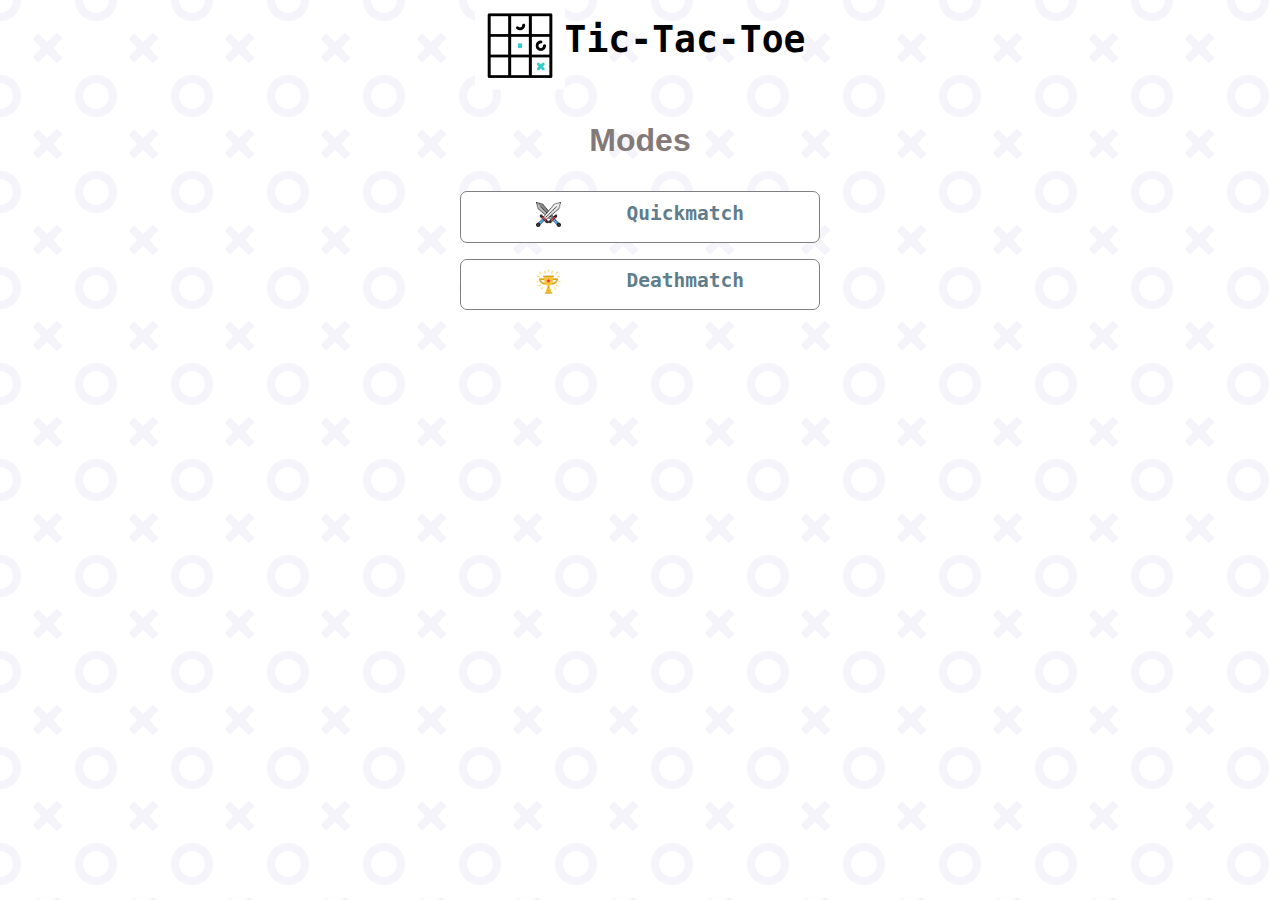
==== index.html @ 755010fd "Add files via upload" ====
<!DOCTYPE html>
<html lang="en">
    <head>
        <title>Tic Tac Toe</title>
        <meta name="viewport" content="width=device-width, initial-scale=1">
        <meta charset="UTF-8">
        <link href="css/style.css" rel="stylesheet">
    </head>
    <body class="background">
        <div id="main-menu">
            <div class="heading"><img class="icon" src="images/tic-tac-toe.gif"><h1>Tic-Tac-Toe</h1></div>
            <h1 class="subheading">Modes</h1>
            <div class="menu">
                <a href="quickmatch.html"><span><img src="images/swords.png"></span>Quickmatch</a>
                <a href="deathmatch.html"><span><img src="images/high-score.png"></span>Deathmatch</a>
            </div>
        </div>
    </body>
</html>
---- css/style.css ----
*{
    margin: 0;
    padding: 0;
    box-sizing: border-box;
}
#main{
    gap: 1px;
    display: flex;
    gap: 10px;
}
#main .scores{
    margin: 0 auto;
    display: flex;
    gap: 5px;
}
#main .scores h2{
    font-size: 1.5em;
    margin-top: 0.2em
}
#main .scores .scores-p1{
    color:rgb(255, 100, 100) ;
}
#main .scores .scores-p2{
    color:rgb(100, 100, 255) ;
}
#main .scores .scoreboard{
    width: 200px;
    padding: 0.2em;
    border: 1px solid gray;
    border-radius: 5px;
    font-family: Arial, Helvetica, sans-serif;
    font-weight: 500;
    font-size: 2em;
}
@media only screen and (max-width:960px){
    #main{
        display: flex;
        flex-direction:column;
    }
    #main .sc-one{
        order: 1;
    }
    #main .sc-two{
        order: 2;
    }
}
@media only screen and (min-width:960px){
    #main .scores .scoreboard{
        height: 50px;
    }
}
.box{
    margin:0 auto;
    width: 70vw;
    height: 70vw;
    max-width: 550px;
    max-height: 550px;
    border: 2px solid gray;
    display: flex;
    flex-wrap: wrap;
    gap:0;
    padding:2px;
    border-radius: 3px;
}
.box button{
    width: calc(100% / 3);
    height: calc(100% / 3);
    font-size: 3em;
    border: 1px solid black;
    color: black;
    background-color: white;
}
#player-indicator{
    display: flex;
    justify-content: space-between;
    padding: 1.3em;
    max-width: 700px;
    width: 97vw;
    margin: 0 auto;
}
h2{
    font-size:min(3vw,1em);
    color: gray;
    font-weight: 800;
    font-family:Arial, Helvetica, sans-serif;
}
#turn{
    margin-top: 1.5em;
    display: flex;
    gap:1em;
    color: gray;
    font-size: min(5vw,1.2em);
    font-family: 'Courier New', Courier, monospace;
    font-weight: 800;
}
#symbol{
    font-size: 1.2em;
    color: red;
}
#options{
    text-align: center;
    margin-top: 1em;
    margin-bottom: 5px;
}
#options button{
    padding: 1em;
    width: 150px;
    font-family: 'Courier New', Courier, monospace;
    font-weight: 800;
    font-size: 1em;
    cursor: pointer;
    border-radius: 5px;
}
.backdiv{
    margin-top: 2em;
    text-align: center;
}
#options button:first-of-type{
    background-color: #ffc1076e;
}
#options button:last-of-type{
    margin-left: 5px;
    background-color: #f44336a3;
}
#options a .backbtn{
    background-color: #03a9f46b;
}
.animate1{
    color: rgb(255, 100, 100) ;;
    animation-name: scal-up-down;
    animation-duration: 3s;
    animation-timing-function: linear;
    animation-iteration-count: infinite;
}
.animate2{
    color:rgb(100, 100, 255) ;
    animation-name: scal-up-down;
    animation-duration: 3s;
    animation-timing-function: linear;
    animation-iteration-count: infinite;
}
@keyframes scal-up-down {
    0% {transform: scale(100%);}
    25% {transform: scale(120%);}
    50% {transform: scale(150%);}
    75% {transform: scale(120%);}
    100% {transform: scale(100%);}
}
.overlay{
    background-color: #9e9e9e94;
    position: absolute;
    top: 0;
    width: 100vw;
    height: 100vh;
    display: none;
    overflow: hidden;
}
#windisplay{
    padding: 1em;;
    width: max(30vw,250px);
    background-color: white;
    position: absolute;
    top: 50%;
    left: 50%;
    transform: translate(-50%,-50%);
    display: flex;
    flex-direction:column;
    gap: 1em;
    text-align: center;
    border-radius: 10px;
    border: 1px solid gray;
}
#windisplay
.resetbtn{
    padding: 5px;
    font-family: 'Courier New', Courier, monospace;
    font-weight: 700;
    font-size: 1.2em;
    border-radius: 5px;
    cursor: pointer;
}
.resetbtn:hover{
    background-color: rgb(221, 225, 203);
}
#wins{
    font-size: 2em;
    font-weight: 700;
    font-family:'Segoe UI', Tahoma, Geneva, Verdana, sans-serif;
}
#wins1{
    font-size: 2em;
    font-weight: 700;
    font-family:'Segoe UI', Tahoma, Geneva, Verdana, sans-serif;
    color: #ff794f;
}
/* index.html css */
.background{
    background: radial-gradient(circle at top left,transparent 9%, #f5f4fb 10% ,#f5f4fb 15% , transparent 16%) , radial-gradient(circle at bottom left,transparent 9%, #f5f4fb 10% ,#f5f4fb 15% , transparent 16%), radial-gradient(circle at top right ,transparent 9%, #f5f4fb 10% ,#f5f4fb 15% , transparent 16%) , radial-gradient(circle at bottom right,transparent 9%, #f5f4fb 10% ,#f5f4fb 15% , transparent 16%),radial-gradient(circle, transparent 25%, #ffffff  26%),linear-gradient(45deg, transparent 46%, #f5f4fb 47%, #f5f4fb 52%, transparent 53%), linear-gradient(135deg, transparent 46%, #f5f4fb 47%, #f5f4fb 52%, transparent 53%);
        background-size: 6em 6em;
        background-color: #ffffff;
        opacity: 1;
}
#main-menu{
    margin: 0 auto;
    max-width: 600px;
    display: flex;
    flex-direction: column;
    justify-content: center;
    
}
#main-menu .subheading{
    font-size: 2em;
    margin: 1em 0;
    color: #837979;
    text-align: center;
    font-family: Arial, Helvetica, sans-serif;
}
#main-menu .menu{
    display: flex;
    flex-direction: column;
    gap: 1em;
}
#main-menu .menu a{
    width: 60%;
    margin: 0 auto;
    padding: 0.5em;
    border-radius: 7px;
    border: 1px solid gray;
    font-family:monospace;
    font-weight: 800;
    font-size: 1.5em;
    text-align: center;
    display: flex;
    justify-content: space-evenly;
    background-color: white;
    color: #607d8b;
}
#main-menu .menu a:hover{
    background-color: azure;
}
#main-menu .menu a span{
    justify-content: flex-start;
}
#main-menu .menu a span img{
    width: 25px;
}
#main-menu .heading{
    display: flex;
    justify-content: center;
    font-family:monospace;
    font-size: 1.4em;
}
#main-menu .heading .icon{
    width: max(10vh,50px);
}
#main-menu .heading h1{
    margin-top:0.5em;
    font-size: 2em;
}
a{
    text-decoration: none;
}
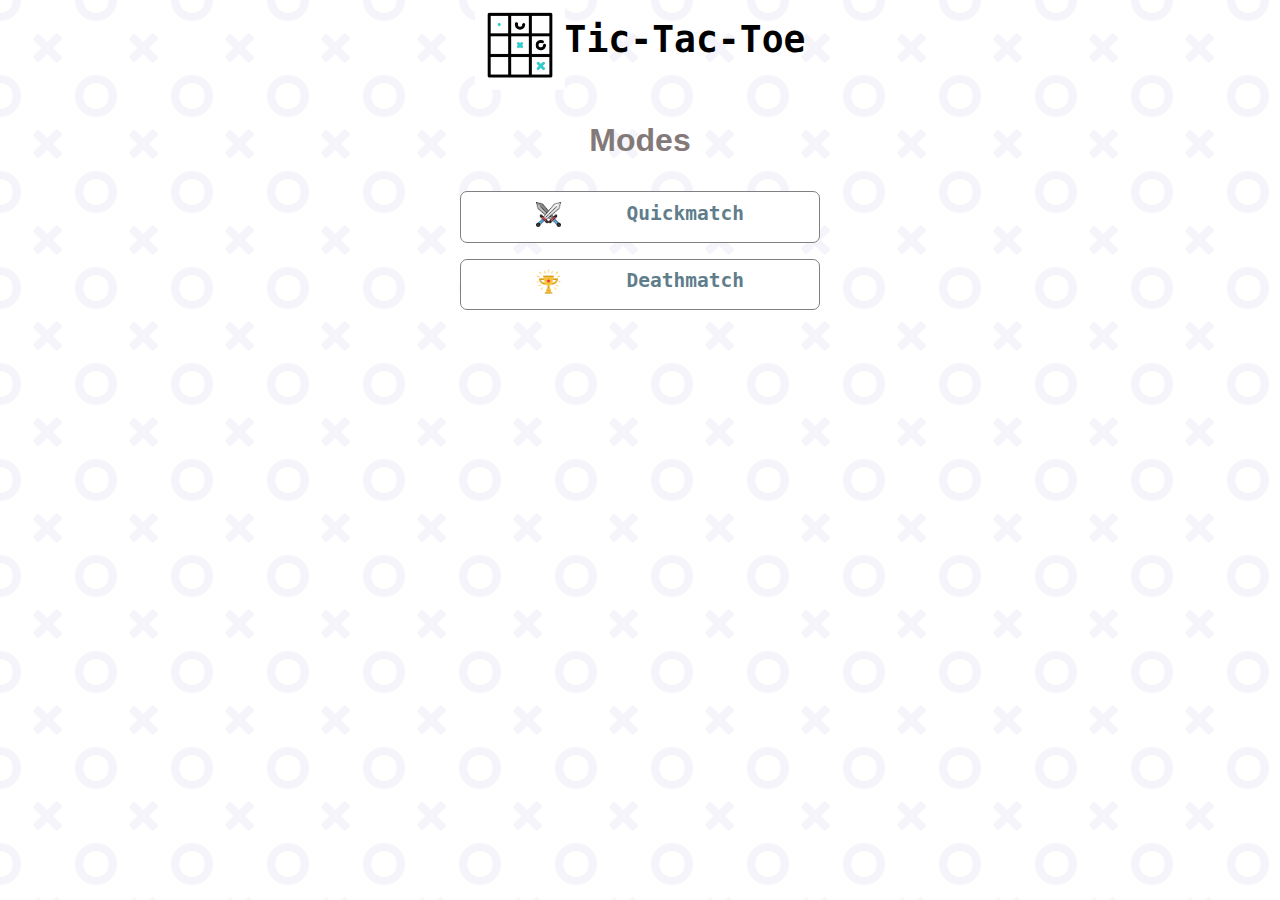
==== commit 1da377ca: "Update index.html" ====
--- a/index.html
+++ b/index.html
@@ -3,6 +3,7 @@
     <head>
         <title>Tic Tac Toe</title>
         <meta name="viewport" content="width=device-width, initial-scale=1">
+        <meta name="description" content="A simple Tic-Tac-Toe Game created by Patatas">
         <meta charset="UTF-8">
         <link href="css/style.css" rel="stylesheet">
     </head>
@@ -16,4 +17,4 @@
             </div>
         </div>
     </body>
-</html>+</html>
--- a/css/style.css
+++ b/css/style.css
@@ -42,6 +42,9 @@
     }
     #main .sc-two{
         order: 2;
+    }
+    #options a .backbtn{
+        margin-top: 5px;
     }
 }
 @media only screen and (min-width:960px){
@@ -259,4 +262,4 @@
 }
 a{
     text-decoration: none;
-}+}
